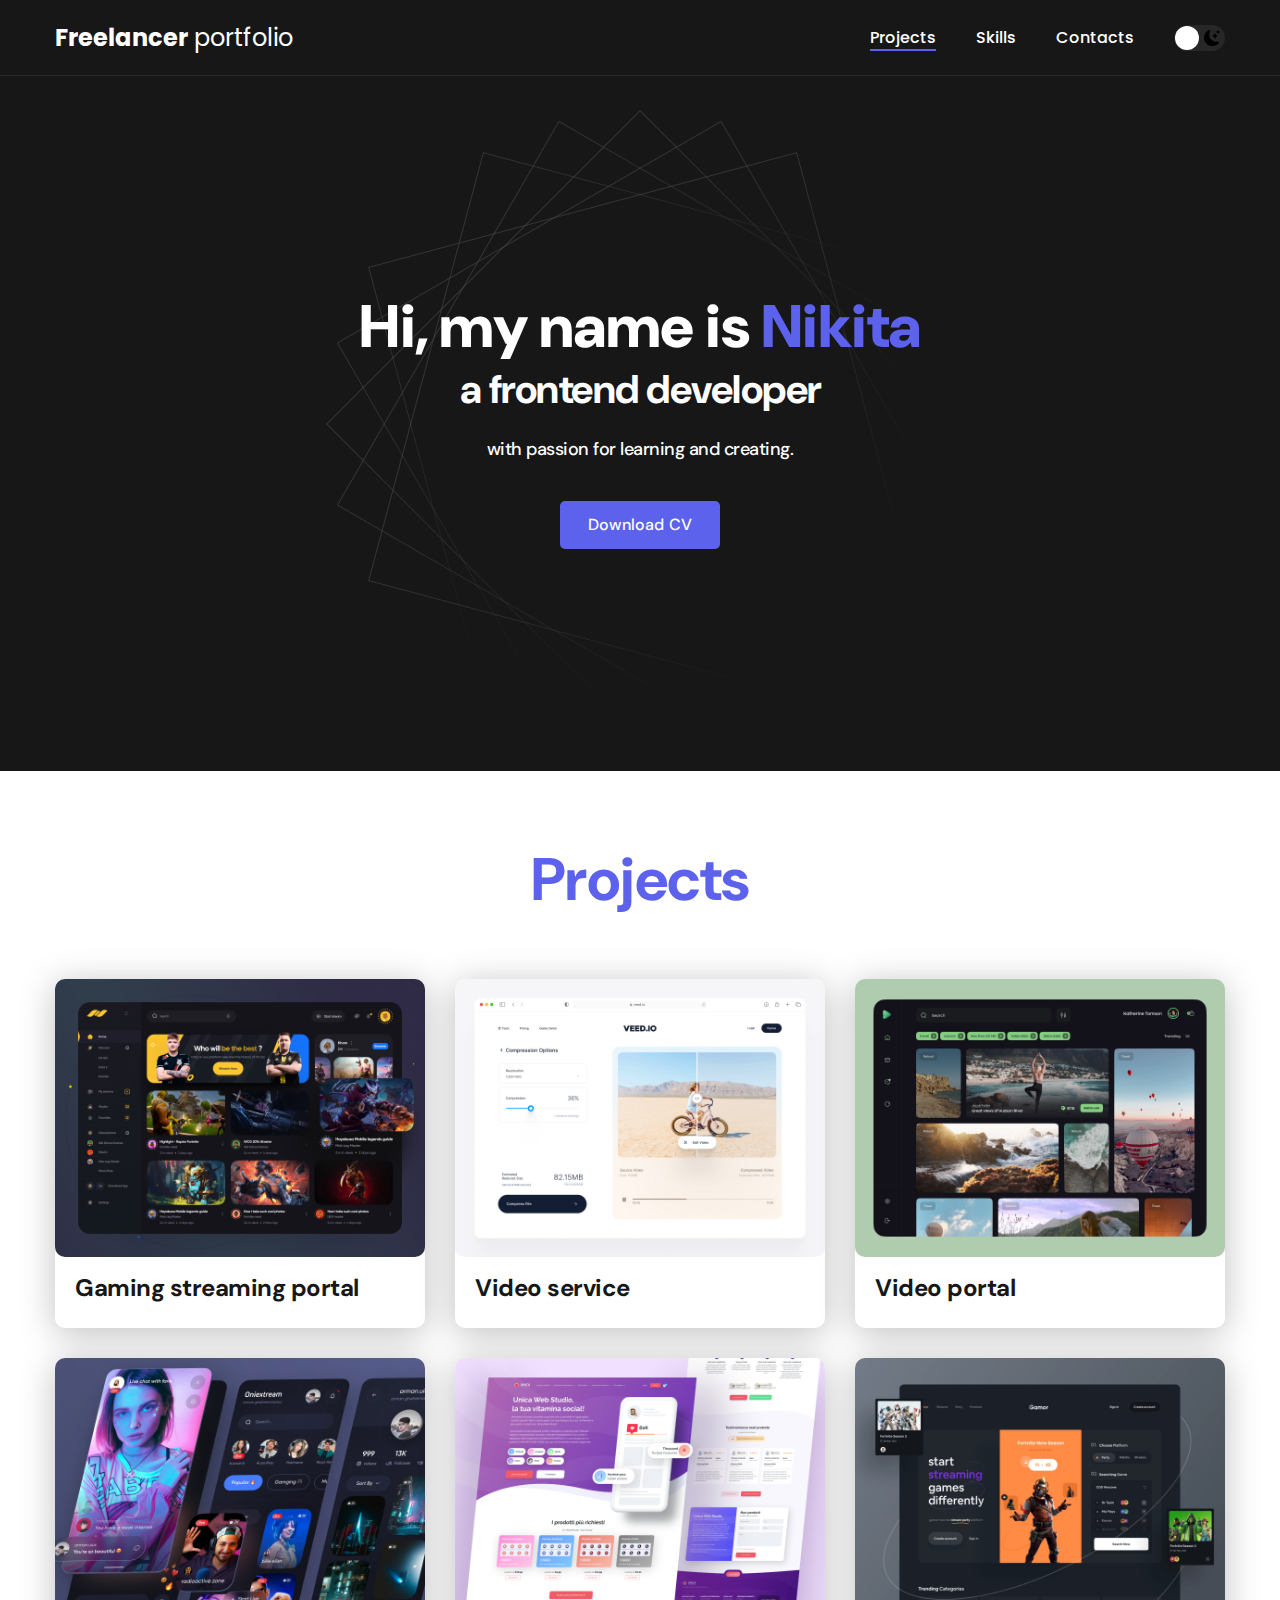
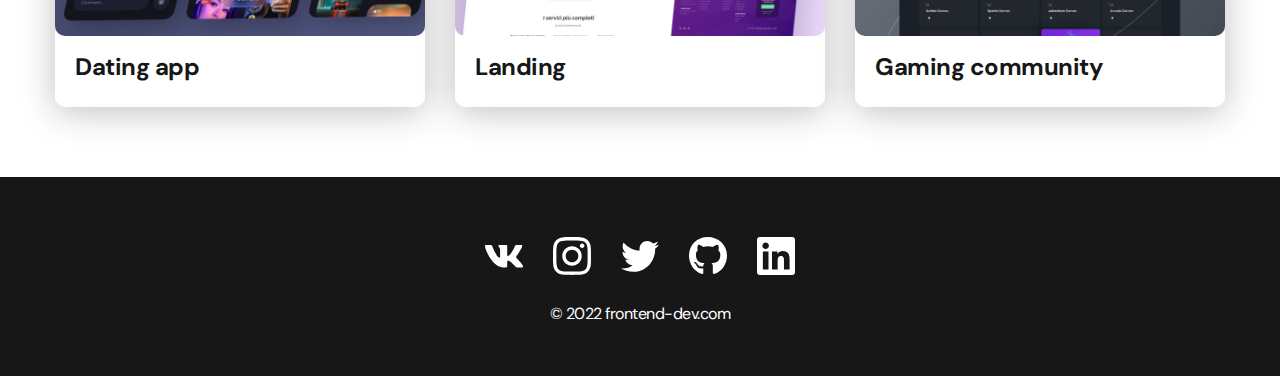
==== index.html @ 63f6295b "Project have been finished" ====
<!DOCTYPE html>
<html lang="en">
  <head>
    <meta charset="UTF-8" />
    <meta name="viewport" content="width=device-width, initial-scale=1.0" />
    <title>Freelancer Portfolio</title>
    <link
      rel="shortcut icon"
      href="./src/img/favicon/favicon.svg"
      type="image/x-icon"
    />

    <link rel="stylesheet" href="./src/css/main.css" />
  </head>
  <body>
    <nav class="nav">
      <div class="container">
        <div class="nav-row">
          <a class="logo" href="./index.html"
            ><strong>Freelancer</strong> portfolio</a
          >
          <button class="dark-mode-btn">
            <img
              class="dark-mode-btn__icon"
              src="./src/img/icons/Sun.svg"
              alt=""
            />
            <img
              class="dark-mode-btn__icon"
              src="./src/img/icons/Moon.svg"
              alt=""
            />
          </button>
          <ul class="nav-list">
            <li class="nav__list-item">
              <a
                href="./index.html"
                class="nav__list-link nav__list-link--active"
                >Projects</a
              >
            </li>
            <li class="nav__list-item">
              <a href="./skills.html" class="nav__list-link">Skills</a>
            </li>
            <li class="nav__list-item">
              <a href="./contacts.html" class="nav__list-link">Contacts</a>
            </li>
          </ul>
        </div>
      </div>
    </nav>
    <header class="header">
      <div class="header__wrapper">
        <h1 class="header__title">
          <strong>Hi, my name is <em>Nikita</em></strong
          ><br />
          a frontend developer
        </h1>
        <div class="header__text">
          <p>with passion for learning and creating.</p>
        </div>
        <a href="" class="btn">Download CV</a>
      </div>
    </header>
    <main class="section">
      <div class="container">
        <h2 class="title-1">Projects</h2>
        <ul class="projects">
          <li class="project">
            <a href="./Gaming-streaming-portal.html">
              <img
                class="project__img"
                src="./src/img/projects/01.png"
                alt=""
              />
              <h3 class="project__title">Gaming streaming portal</h3>
            </a>
          </li>
          <li class="project">
            <a href="./video-service.html">
              <img
                class="project__img"
                src="./src/img/projects/02.png"
                alt=""
              />
              <h3 class="project__title">Video service</h3>
            </a>
          </li>
          <li class="project">
            <a href="./Video-Portal.html">
              <img
                class="project__img"
                src="./src/img/projects/03.png"
                alt=""
              />
              <h3 class="project__title">Video portal</h3>
            </a>
          </li>
          <li class="project">
            <a href="./Dating-App.html">
              <img
                class="project__img"
                src="./src/img/projects/04.png"
                alt=""
              />
              <h3 class="project__title">Dating app</h3>
            </a>
          </li>
          <li class="project">
            <a href="./Landing.html">
              <img
                class="project__img"
                src="./src/img/projects/05.png"
                alt=""
              />
              <h3 class="project__title">Landing</h3>
            </a>
          </li>
          <li class="project">
            <a href="./Gaming-Community.html">
              <img
                class="project__img"
                src="./src/img/projects/06.png"
                alt=""
              />
              <h3 class="project__title">Gaming community</h3>
            </a>
          </li>
        </ul>
      </div>
    </main>
    <footer class="footer">
      <div class="container">
        <div class="footer__wrapper">
          <ul class="social">
            <li class="social__item">
              <a href=""><img src="./src/img/footer/icons/vk.svg" alt="" /></a>
            </li>
            <li class="social__item">
              <a href=""
                ><img src="./src/img/footer/icons/instagram.svg" alt=""
              /></a>
            </li>
            <li class="social__item">
              <a href=""
                ><img src="./src/img/footer/icons/twitter.svg" alt=""
              /></a>
            </li>
            <li class="social__item">
              <a href=""
                ><img src="./src/img/footer/icons/gitHub.svg" alt=""
              /></a>
            </li>
            <li class="social__item">
              <a href=""
                ><img src="./src/img/footer/icons/linkedIn.svg" alt=""
              /></a>
            </li>
          </ul>
          <div class="copiright">
            <p class="copiright__text">© 2022 frontend-dev.com</p>
          </div>
        </div>
      </div>
    </footer>
    <script src="./src/js/main.js"></script>
  </body>
</html>
---- src/css/main.css ----
@import url(./reset.css);
@import url("https://fonts.googleapis.com/css2?family=DM+Sans:opsz,wght@9..40,400;9..40,500;9..40,700&family=Poppins:wght@400;500;700&display=swap");
/* font-family: 'DM Sans', sans-serif;
font-family: 'Poppins', sans-serif; */

:root {
  --black: #171718;
  --black-border: #26292d;
  --white: #fff !important;
  --purple: #5c62ec;
  --btn-hover: #4448b0;
  --text-color: var(--white);
  --page-text-color: var(--black);
  --dark-bg: var(--black);
  --dark-border: var(--black-border);
  --header-text: var(--white);
  --accent: var(--purple);

  /* Light mode */
  --page-bg: var(--white);
  --text-color: var(--black);

  --project-card-bg: var(--white);
  --project-card-text: var(--black);
  --box-shadow: 0px 5px 35px rgba(0, 0, 0, 0.25);
}

.dark {
  --page-bg: #252525;
  --text-color: var(--white);
  --project-card-bg: var(--black);
  --project-card-text: var(--white);
  --box-shadow: 0px 5px 35px rgba(0, 0, 0, 0.8);
}

html {
  scroll-behavior: smooth;
}
html,
body {
  font-family: "DM Sans", sans-serif;
  letter-spacing: -0.5px;
  color: var(--page-text-color);
  min-height: 100vh;
  background-color: var(--page-bg);
  color: var(--text-color);
  display: flex;
  flex-direction: column;
}
.container {
  max-width: 1200px;
  padding: 0 15px;
  margin: 0 auto;
}

.none {
  display: none !important;
}

/* header */
.nav {
  background-color: var(--dark-bg);
  color: var(--white);
  padding: 20px 0;
  border-bottom: 1px solid var(--dark-border);
  letter-spacing: normal;
}

.nav-row {
  display: flex;
  justify-content: flex-end;
  align-items: center;
  column-gap: 40px;
  row-gap: 20px;
  flex-wrap: wrap;
}
.logo {
  color: var(--header-text);
  font-size: 24px;
  margin-right: auto;
  font-family: "Poppins", sans-serif;
}
.logo strong {
  font-weight: 700;
}
.nav-list {
  display: flex;
  align-items: center;
  column-gap: 40px;
  row-gap: 10px;
  font-size: 16px;
  font-family: "Poppins", sans-serif;
  font-weight: 500;
}
.nav__list-link {
  color: var(--header-text);
  transition: opacity 0.2s ease-in;
}
.nav__list-link:hover {
  opacity: 0.8;
}
.nav__list-link--active {
  position: relative;
}
.nav__list-link--active::before {
  position: absolute;
  left: 0;
  top: 100%;
  content: "";
  height: 2px;
  width: 100%;
  background-color: var(--accent);
}
.dark-mode-btn {
  display: flex;
  position: relative;
  order: 1;
  justify-content: space-between;
  border-radius: 50px;
  padding: 5px;
  width: 51px;
  height: 26px;
  background-color: #272727;
}
.dark-mode-btn::before {
  content: "";
  position: absolute;
  display: block;
  width: 24px;
  height: 24px;
  top: 1px;
  transition: left 0.3s ease-in-out;
  left: 1px;
  border-radius: 50%;
  background-color: var(--white);
}
.dark-mode-btn--active::before {
  left: 26px;
}
.dark-mode-btn__icon {
  z-index: 2;
}
.header {
  display: flex;
  justify-content: center;
  align-items: center;
  padding: 40px 0;
  min-height: 695px;
  text-align: center;
  background-image: url(../img/header/bg/Abstract-bg.png);
  background-repeat: no-repeat;
  background-position: center;
  background-size: auto;
  background-color: var(--dark-bg);
  color: var(--header-text);
}
.header__wrapper {
  max-width: 660px;
  padding: 0 15px;
}
.header__title {
  font-size: 40px;
  font-weight: 700;
  line-height: 140%;
  margin-bottom: 20px;
}
.header__title strong {
  font-size: 60px;
}
.header__title em {
  font-style: normal;
  color: var(--accent);
}
.header__text {
  margin-bottom: 40px;
  font-size: 18px;
  font-weight: 500;
  line-height: 24px;
}
.header__text p + p {
  margin-top: 1em;
}
.btn {
  display: inline-block;
  border-radius: 5px;
  color: var(--text-color);
  background-color: var(--accent);
  transition: all 0.2s ease-in;
  color: var(--white);
  padding: 12px 28px;
  font-size: 16px;
  font-weight: 500;
  line-height: 24px; /* 150% */
  letter-spacing: 0.15px;
}
.btn:hover {
  background-color: var(--btn-hover);
}
.btn:active {
  position: relative;
  top: 1px;
}
.btn-outline {
  height: 48px;
  border: 1px solid var(--black);
  font-size: 16px;
  font-weight: 500;
  line-height: 24px; /* 150% */
  border-radius: 5px;
  background-color: var(--white);
  display: flex;
  column-gap: 10px;
  align-items: center;
  transition: opacity 0.2s ease-in;
  padding: 12px 20px;
  color: var(--black);
}
.btn-outline:hover {
  opacity: 0.8;
}
.btn-outline:active {
  position: relative;
  top: 1px;
}

/* general */

/* section projects */
.section {
  padding: 70px 0;
}
.title-1 {
  margin-bottom: 60px;
  font-size: 60px;
  color: var(--accent);
  text-align: center;
  font-weight: 700;
  line-height: 130%; /* 78px */
}
.title-2 {
  font-size: 40px;
  line-height: 1.3;
  margin-bottom: 20px;
  font-weight: 700;
}
.projects {
  display: flex;
  flex-wrap: wrap;
  justify-content: center;
  column-gap: 30px;
  row-gap: 30px;
}
.project__img {
  width: 370px;
  height: 278px;
  border-radius: 10px;
}
.project {
  max-width: 370px;
  background-color: var(--project-card-bg);
  transition: scale 0.2s ease-in-out;
  box-shadow: var(--box-shadow);
  border-radius: 10px;
}
.project:hover {
  scale: 1.1;
}
.project__title {
  font-size: 24px;
  padding: 15px 20px 25px;
  color: var(--project-card-text);
  font-weight: 700;
  line-height: 130%; /* 31.2px */
}
.project-details {
  max-width: 865px;
  margin: 0 auto;
  display: flex;
  flex-direction: column;
  align-items: center;
}
.project-details__cover {
  max-width: 100%;
  box-shadow: 0px 5px 35px 0px rgba(0, 0, 0, 0.25);
  border-radius: 10px;
  margin-bottom: 40px;
}
.project-details__desc {
  font-size: 24px;
  margin-bottom: 30px;
  text-align: center;
  font-weight: 700;
  line-height: 130%; /* 31.2px */
}

.content-list {
  max-width: 570px;
  margin: 0 auto;
  display: flex;
  flex-direction: column;
  row-gap: 40px;
  align-items: center;
  text-align: center;
}
.content-list a {
  color: var(--accent);
}
.content-list-item {
  font-size: 18px;
  line-height: 1.5;
}
.content-list-item p + p {
  margin-top: 0.5em;
}

/* footer */
.footer {
  background-color: var(--dark-bg);
  padding: 60px 0 50px;
  margin-top: auto;
  color: var(--text-color);
}
.footer__wrapper {
  display: flex;
  flex-direction: column;
  align-items: center;
  row-gap: 27px;
}
.social {
  display: flex;
  column-gap: 30px;
  align-items: center;
}
.copiright p + p {
  margin-top: 0.5em;
}
.copiright__text {
  font-size: 16px;
  color: var(--white) !important;
  line-height: 150%; /* 24px */
}

@media (max-width: 620px) {
  .header {
    min-height: unset;
  }
  .header__title {
    font-size: 30px;
  }
  .header__title strong {
    font-size: 40px;
  }
  .section {
    padding: 40px 0;
  }
  .title-1 {
    margin-bottom: 30px;
    font-size: 40px;
  }
  .project__title {
    font-size: 22px;
  }
  .title-2 {
    font-size: 30px;
    margin-bottom: 14px;
  }
  .content-list {
    row-gap: 26px;
  }
  .content-list-item {
    font-size: 16px;
  }
  .project-details__desc {
    font-size: 20px;
    margin-bottom: 20px;
  }
  .footer {
    padding: 40px 0 30px;
  }
  .social {
    column-gap: 20px;
  }
  .footer__wrapper {
    row-gap: 20px;
  }
  .social__item {
    width: 28px;
  }
  .nav-row {
    justify-content: space-between;
  }
  .dark-mode-btn {
    order: 0;
  }
}
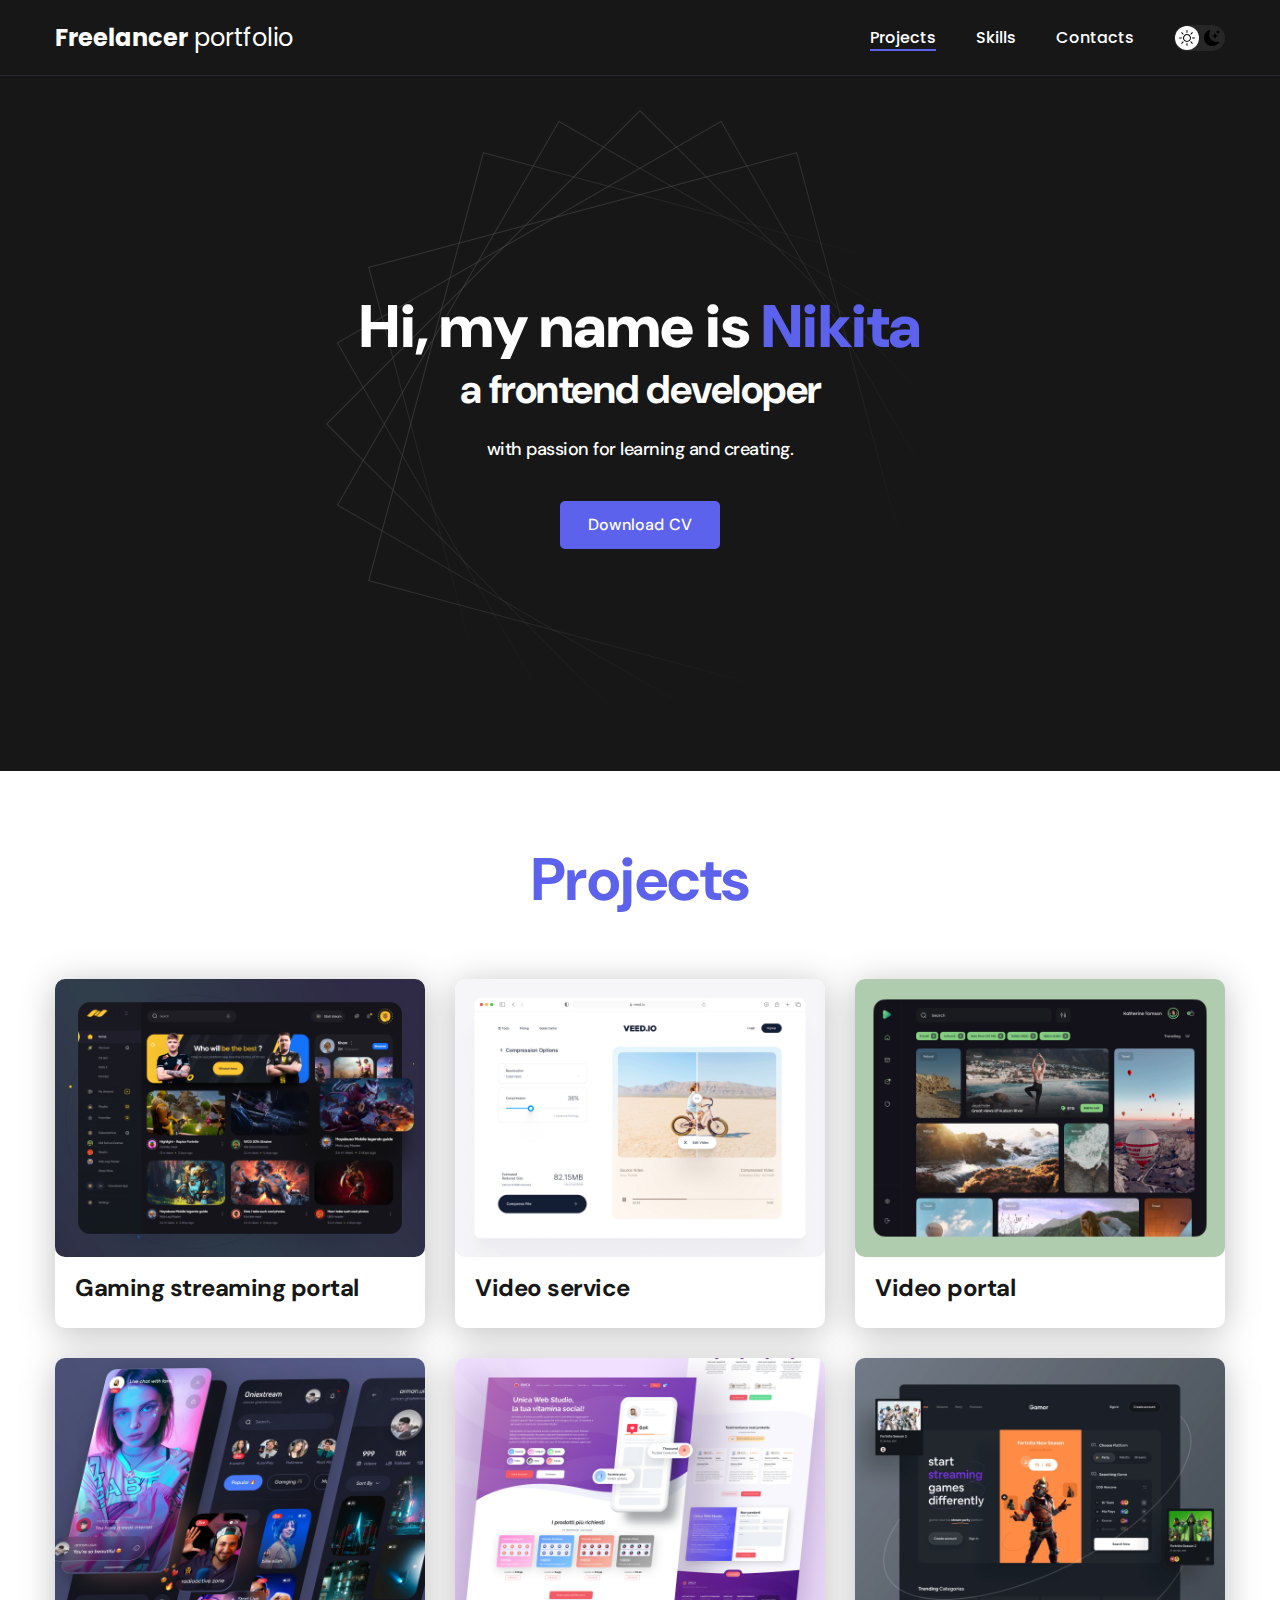
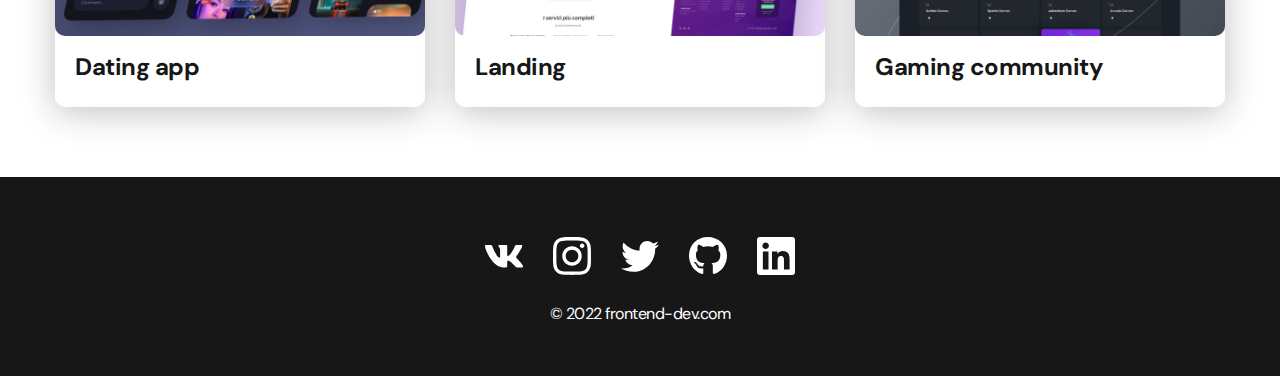
==== commit 4a51f573: "fixed changes" ====
--- a/index.html
+++ b/index.html
@@ -22,7 +22,7 @@
           <button class="dark-mode-btn">
             <img
               class="dark-mode-btn__icon"
-              src="./src/img/icons/Sun.svg"
+              src="./src/img/icons/sun.svg"
               alt=""
             />
             <img
